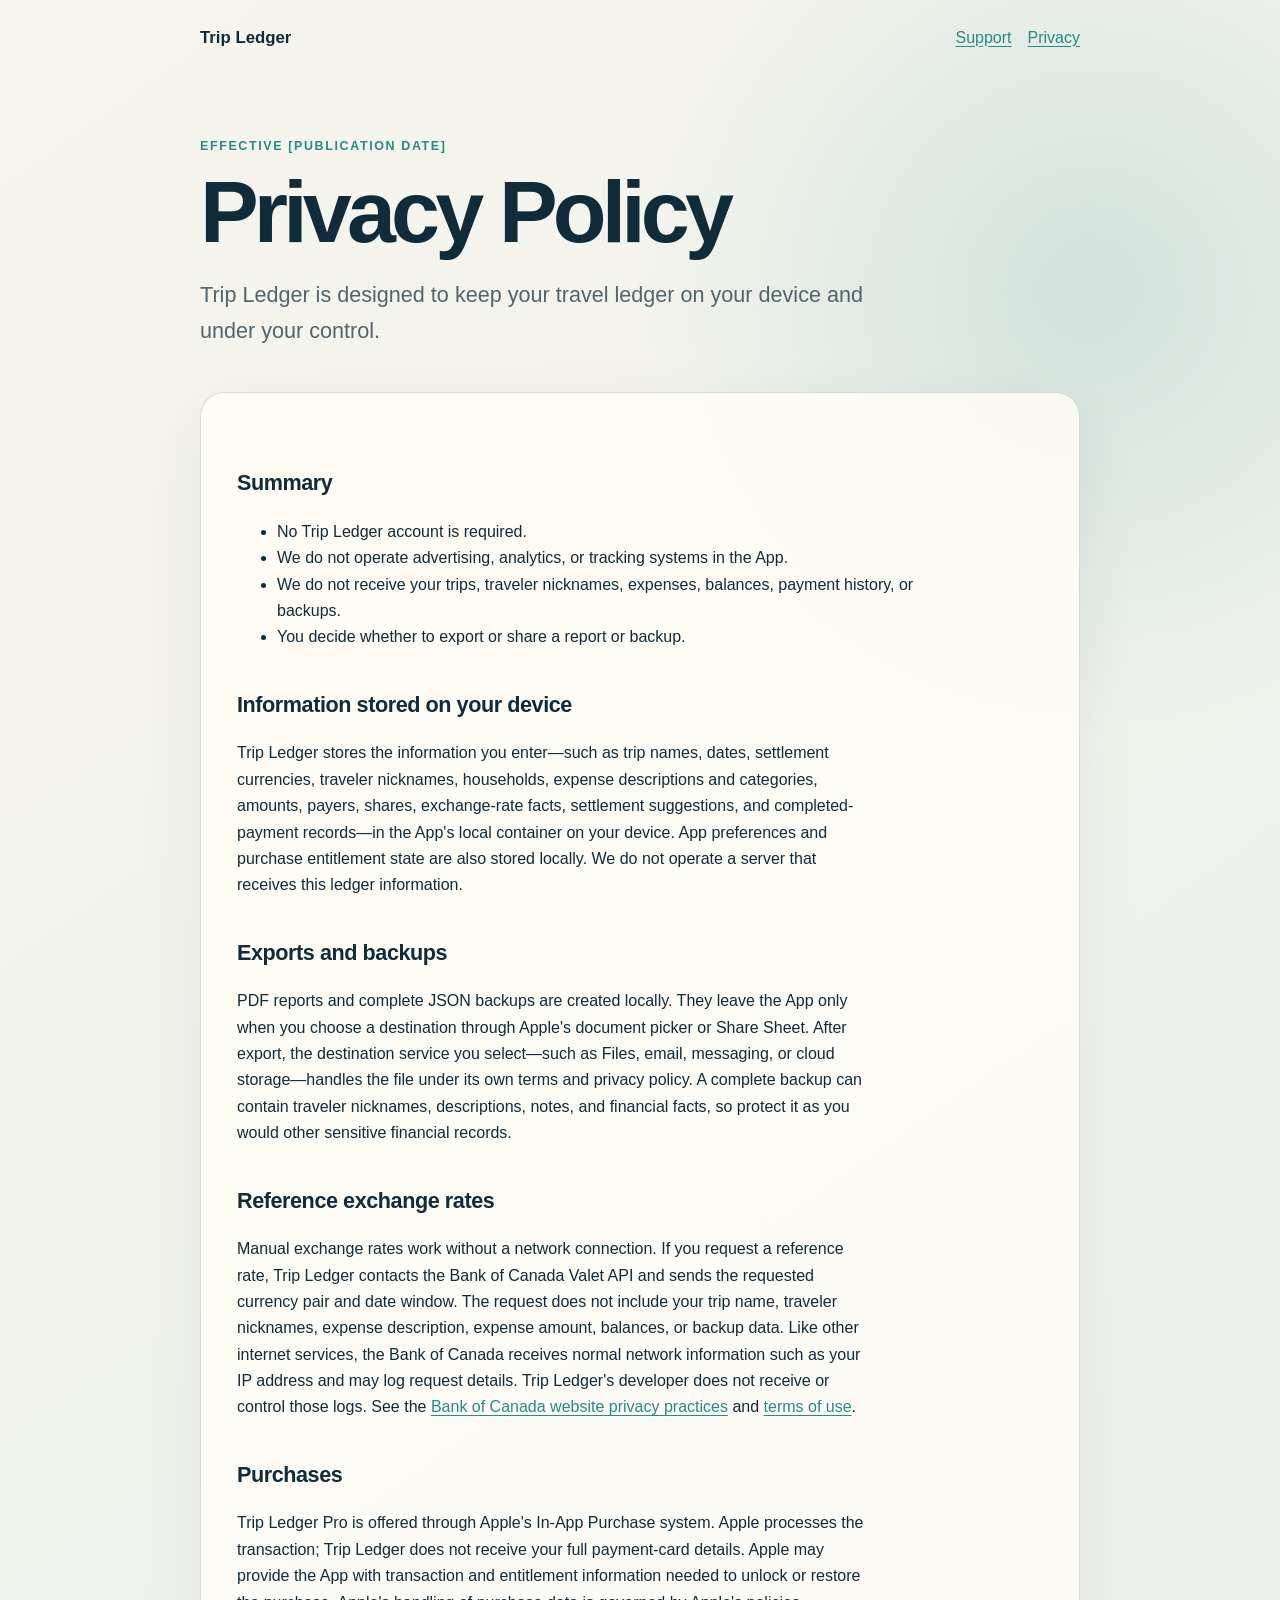
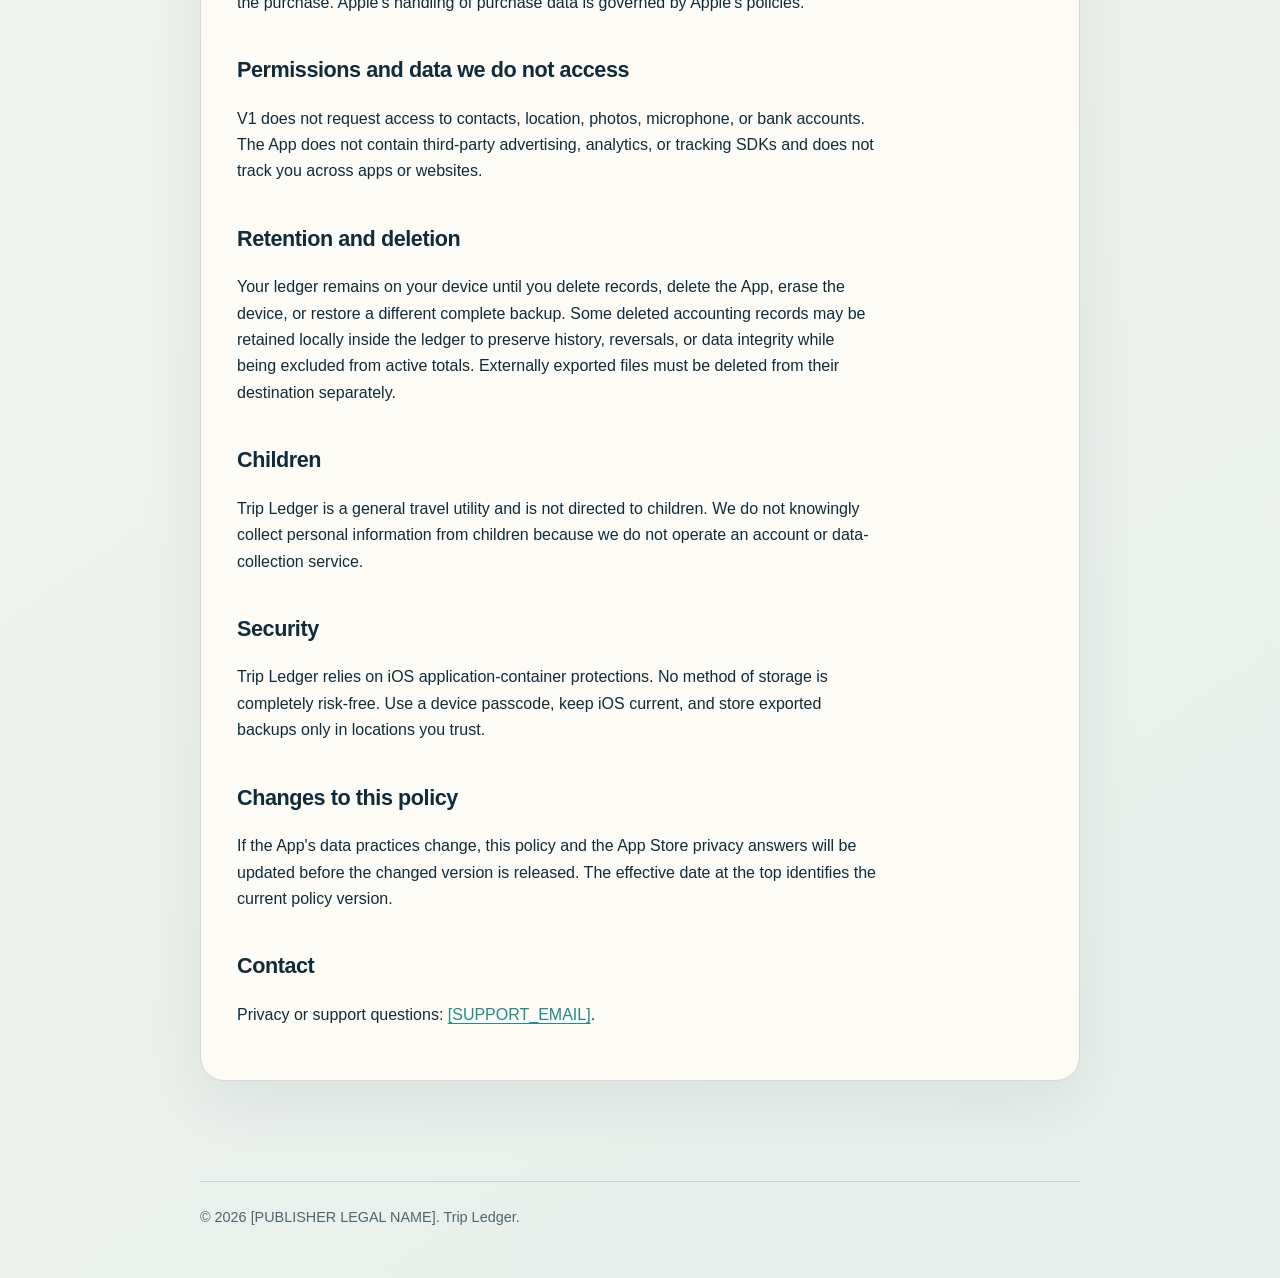
==== privacy.html @ 85146a58 "Draft Trip Ledger support and privacy site" ====
<!doctype html>
<html lang="en">
  <head>
    <meta charset="utf-8" />
    <meta name="viewport" content="width=device-width, initial-scale=1" />
    <meta name="description" content="Trip Ledger Privacy Policy." />
    <title>Privacy Policy — Trip Ledger</title>
    <link rel="stylesheet" href="styles.css" />
  </head>
  <body>
    <header class="shell">
      <nav aria-label="Primary">
        <a class="brand" href="index.html">Trip Ledger</a>
        <div class="nav-links">
          <a href="support.html">Support</a>
          <a aria-current="page" href="privacy.html">Privacy</a>
        </div>
      </nav>
    </header>
    <main class="shell">
      <section class="hero">
        <p class="eyebrow">Effective [PUBLICATION DATE]</p>
        <h1>Privacy Policy</h1>
        <p class="lede">Trip Ledger is designed to keep your travel ledger on your device and under your control.</p>
      </section>

      <article class="card">
        <h2>Summary</h2>
        <ul>
          <li>No Trip Ledger account is required.</li>
          <li>We do not operate advertising, analytics, or tracking systems in the App.</li>
          <li>We do not receive your trips, traveler nicknames, expenses, balances, payment history, or backups.</li>
          <li>You decide whether to export or share a report or backup.</li>
        </ul>

        <h2>Information stored on your device</h2>
        <p>
          Trip Ledger stores the information you enter—such as trip names, dates, settlement currencies,
          traveler nicknames, households, expense descriptions and categories, amounts, payers, shares,
          exchange-rate facts, settlement suggestions, and completed-payment records—in the App's local
          container on your device. App preferences and purchase entitlement state are also stored locally.
          We do not operate a server that receives this ledger information.
        </p>

        <h2>Exports and backups</h2>
        <p>
          PDF reports and complete JSON backups are created locally. They leave the App only when you choose
          a destination through Apple's document picker or Share Sheet. After export, the destination service
          you select—such as Files, email, messaging, or cloud storage—handles the file under its own terms and
          privacy policy. A complete backup can contain traveler nicknames, descriptions, notes, and financial
          facts, so protect it as you would other sensitive financial records.
        </p>

        <h2>Reference exchange rates</h2>
        <p>
          Manual exchange rates work without a network connection. If you request a reference rate, Trip Ledger
          contacts the Bank of Canada Valet API and sends the requested currency pair and date window. The request
          does not include your trip name, traveler nicknames, expense description, expense amount, balances, or
          backup data. Like other internet services, the Bank of Canada receives normal network information such
          as your IP address and may log request details. Trip Ledger's developer does not receive or control those
          logs. See the
          <a href="https://www.bankofcanada.ca/privacy/website-privacy-practices/">Bank of Canada website privacy practices</a>
          and <a href="https://www.bankofcanada.ca/terms/">terms of use</a>.
        </p>

        <h2>Purchases</h2>
        <p>
          Trip Ledger Pro is offered through Apple's In-App Purchase system. Apple processes the transaction;
          Trip Ledger does not receive your full payment-card details. Apple may provide the App with transaction
          and entitlement information needed to unlock or restore the purchase. Apple's handling of purchase data
          is governed by Apple's policies.
        </p>

        <h2>Permissions and data we do not access</h2>
        <p>
          V1 does not request access to contacts, location, photos, microphone, or bank accounts. The App does not
          contain third-party advertising, analytics, or tracking SDKs and does not track you across apps or websites.
        </p>

        <h2>Retention and deletion</h2>
        <p>
          Your ledger remains on your device until you delete records, delete the App, erase the device, or restore
          a different complete backup. Some deleted accounting records may be retained locally inside the ledger to
          preserve history, reversals, or data integrity while being excluded from active totals. Externally exported
          files must be deleted from their destination separately.
        </p>

        <h2>Children</h2>
        <p>
          Trip Ledger is a general travel utility and is not directed to children. We do not knowingly collect
          personal information from children because we do not operate an account or data-collection service.
        </p>

        <h2>Security</h2>
        <p>
          Trip Ledger relies on iOS application-container protections. No method of storage is completely risk-free.
          Use a device passcode, keep iOS current, and store exported backups only in locations you trust.
        </p>

        <h2>Changes to this policy</h2>
        <p>
          If the App's data practices change, this policy and the App Store privacy answers will be updated before
          the changed version is released. The effective date at the top identifies the current policy version.
        </p>

        <h2>Contact</h2>
        <p>Privacy or support questions: <a href="mailto:[SUPPORT_EMAIL]">[SUPPORT_EMAIL]</a>.</p>
      </article>
    </main>
    <footer class="shell">© 2026 <span data-publisher>[PUBLISHER LEGAL NAME]</span>. Trip Ledger.</footer>
  </body>
</html>
---- styles.css ----
:root {
  color-scheme: light dark;
  --ink: #102b3a;
  --muted: #50656e;
  --paper: #f7f5ed;
  --wash: #e7efec;
  --accent: #238b88;
  --line: rgba(16, 43, 58, 0.16);
  --card: rgba(255, 253, 246, 0.86);
}

* {
  box-sizing: border-box;
}

body {
  margin: 0;
  color: var(--ink);
  background:
    radial-gradient(circle at 85% 10%, rgba(35, 139, 136, 0.16), transparent 28rem),
    linear-gradient(145deg, var(--paper), var(--wash));
  font-family: -apple-system, BlinkMacSystemFont, "Segoe UI", sans-serif;
  line-height: 1.65;
}

a {
  color: var(--accent);
  text-underline-offset: 0.18em;
}

.shell {
  width: min(880px, calc(100% - 2rem));
  margin: 0 auto;
}

header {
  padding: 1.5rem 0 0;
}

nav {
  display: flex;
  align-items: center;
  justify-content: space-between;
  gap: 1rem;
}

.brand {
  color: var(--ink);
  font-size: 1.05rem;
  font-weight: 750;
  text-decoration: none;
}

.nav-links {
  display: flex;
  gap: 1rem;
}

main {
  padding: 4.5rem 0 5rem;
}

.hero {
  max-width: 720px;
  margin-bottom: 2.75rem;
}

.eyebrow {
  color: var(--accent);
  font-size: 0.78rem;
  font-weight: 800;
  letter-spacing: 0.13em;
  text-transform: uppercase;
}

h1 {
  max-width: 760px;
  margin: 0.35rem 0 1rem;
  font-size: clamp(2.5rem, 8vw, 5.5rem);
  letter-spacing: -0.055em;
  line-height: 0.98;
}

h2 {
  margin-top: 2.25rem;
  font-size: 1.35rem;
  letter-spacing: -0.02em;
}

h3 {
  margin-top: 1.75rem;
  font-size: 1.05rem;
}

p,
li {
  max-width: 72ch;
}

.lede {
  color: var(--muted);
  font-size: clamp(1.08rem, 2.5vw, 1.35rem);
}

.card {
  margin: 1.25rem 0;
  padding: clamp(1.25rem, 4vw, 2.25rem);
  border: 1px solid var(--line);
  border-radius: 1.5rem;
  background: var(--card);
  box-shadow: 0 1.4rem 4rem rgba(16, 43, 58, 0.07);
}

.grid {
  display: grid;
  grid-template-columns: repeat(auto-fit, minmax(230px, 1fr));
  gap: 1rem;
}

.grid .card {
  margin: 0;
}

.button {
  display: inline-block;
  margin-top: 0.5rem;
  padding: 0.75rem 1rem;
  border-radius: 999px;
  color: white;
  background: var(--accent);
  font-weight: 750;
  text-decoration: none;
}

.note {
  padding-left: 1rem;
  border-left: 3px solid var(--accent);
  color: var(--muted);
}

footer {
  padding: 1.5rem 0 3rem;
  border-top: 1px solid var(--line);
  color: var(--muted);
  font-size: 0.9rem;
}

@media (prefers-color-scheme: dark) {
  :root {
    --ink: #edf6f3;
    --muted: #b6c7c7;
    --paper: #071418;
    --wash: #10242a;
    --accent: #55c8c4;
    --line: rgba(237, 246, 243, 0.15);
    --card: rgba(18, 38, 43, 0.88);
  }
}
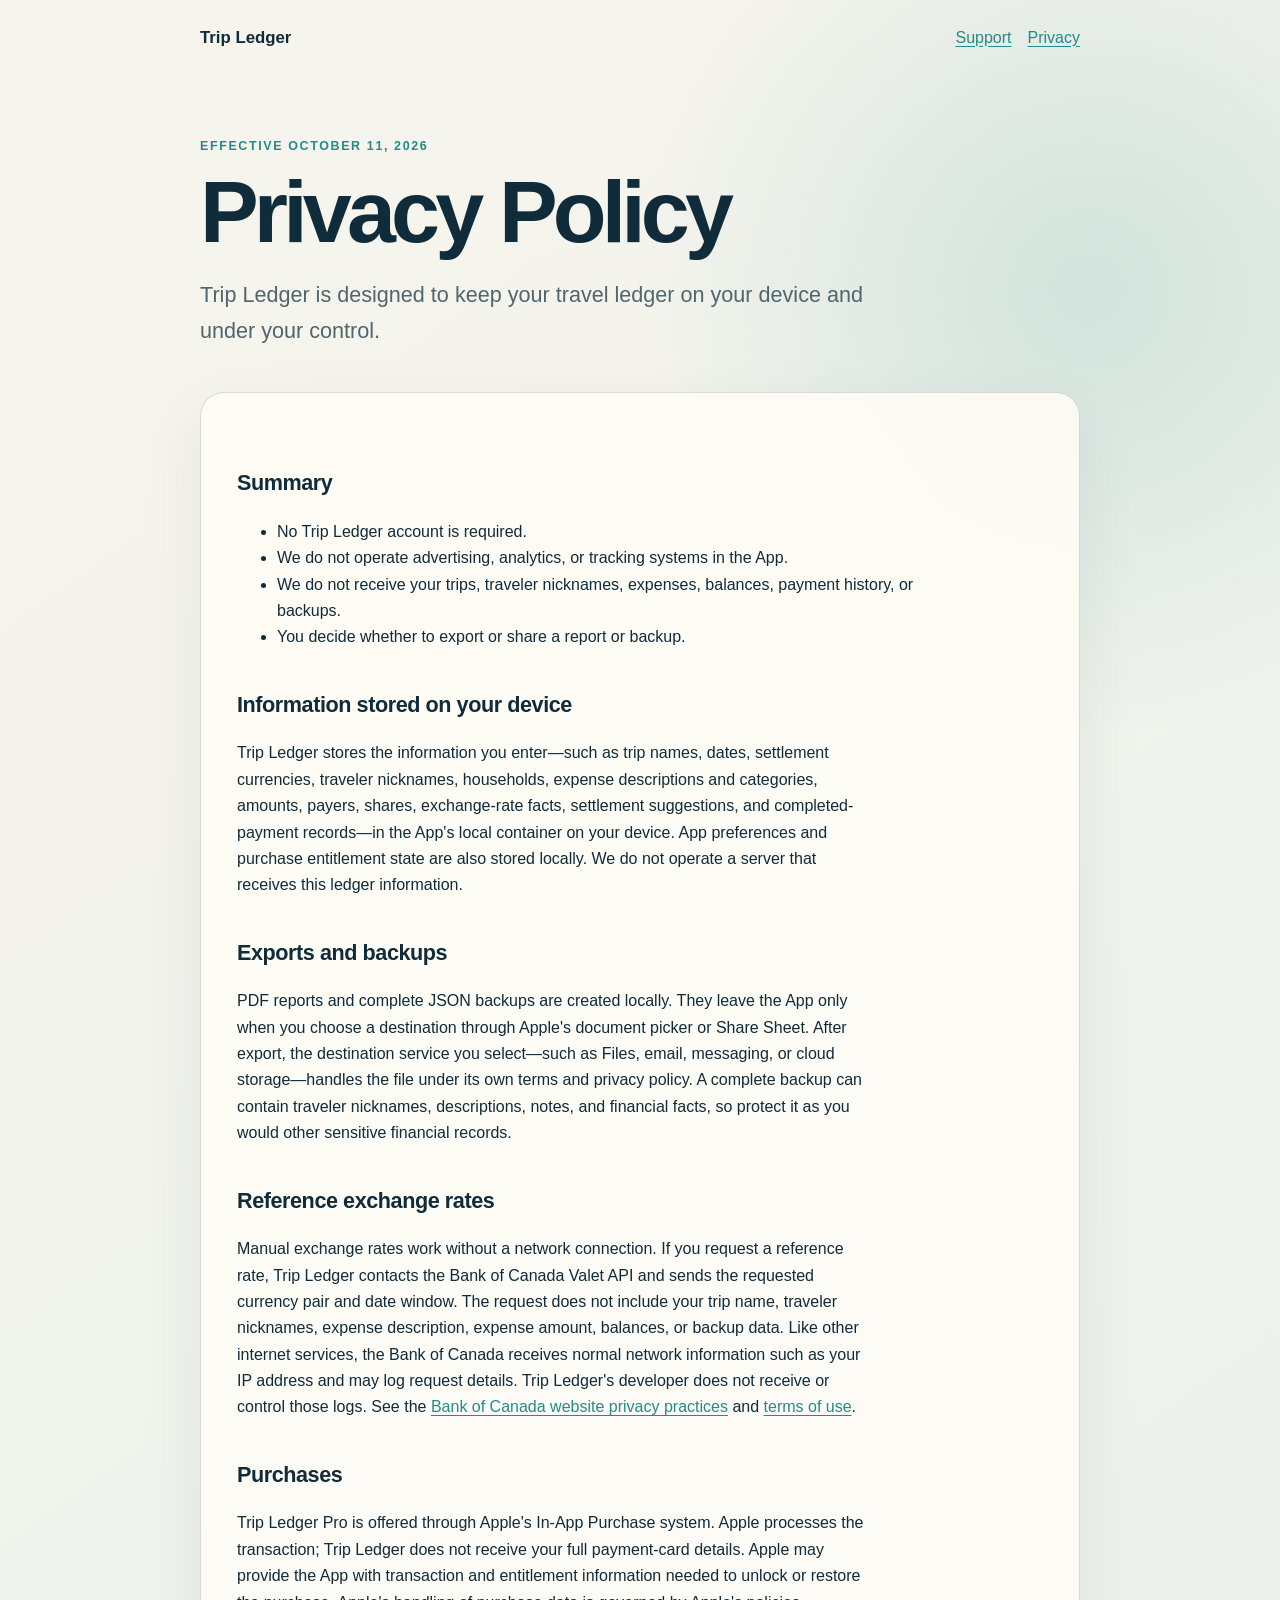
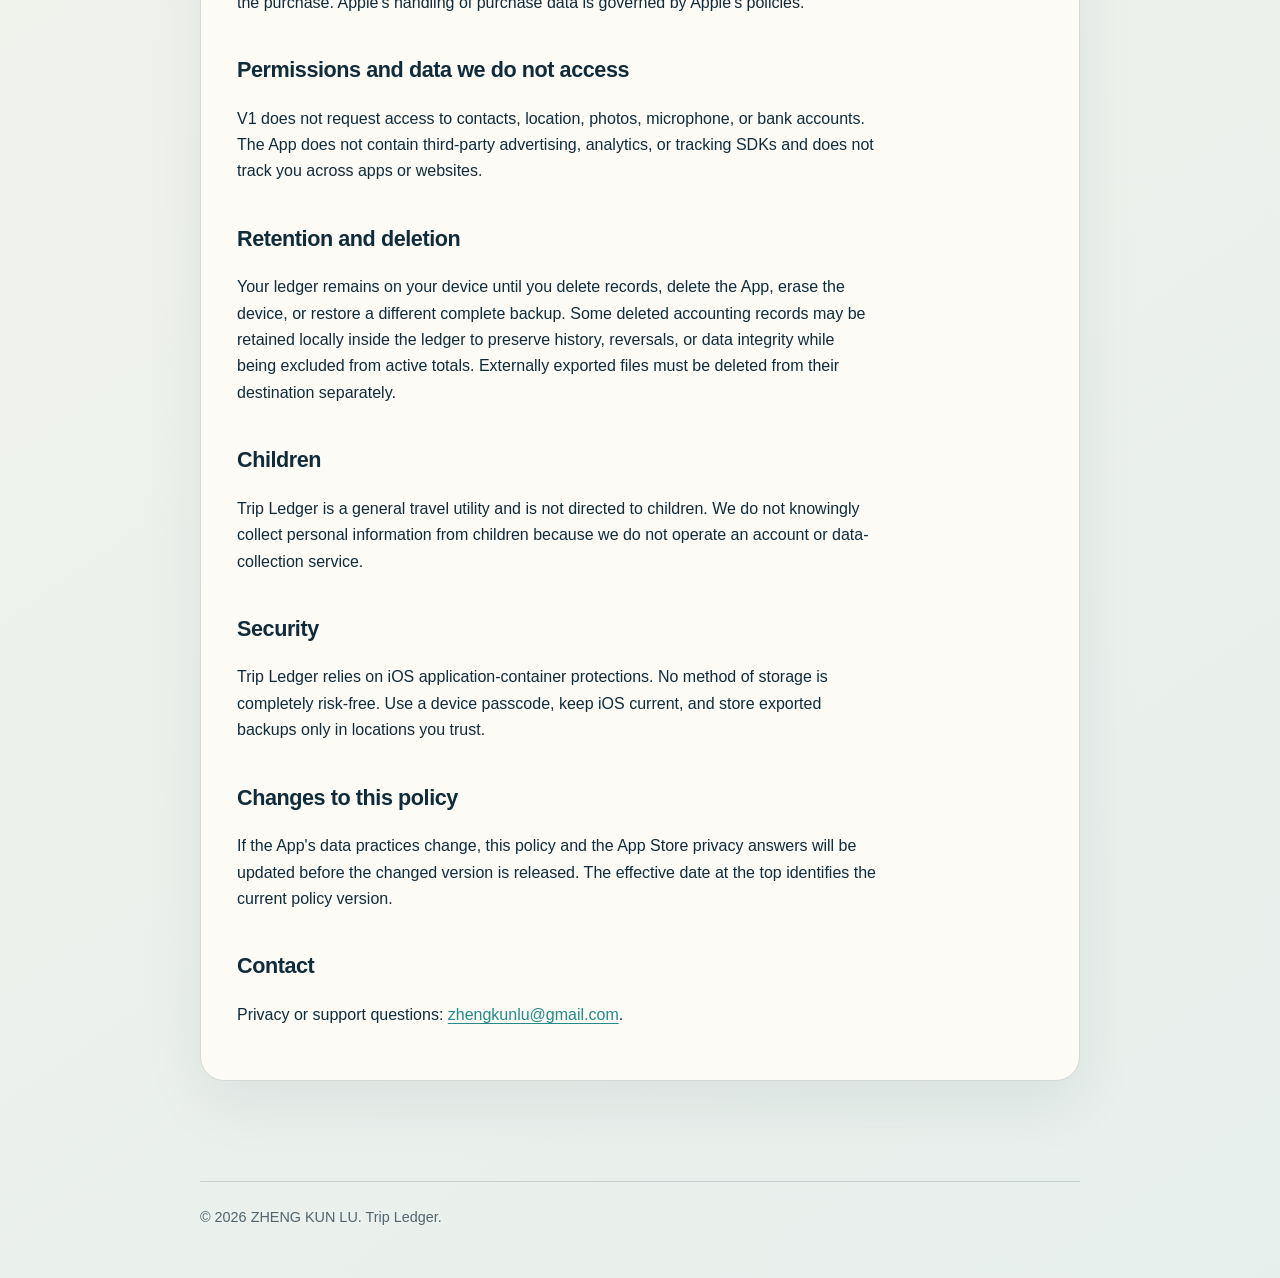
==== commit fb0a6679: "Set Trip Ledger publisher contact details" ====
--- a/privacy.html
+++ b/privacy.html
@@ -19,7 +19,7 @@
     </header>
     <main class="shell">
       <section class="hero">
-        <p class="eyebrow">Effective [PUBLICATION DATE]</p>
+        <p class="eyebrow">Effective October 11, 2026</p>
         <h1>Privacy Policy</h1>
         <p class="lede">Trip Ledger is designed to keep your travel ledger on your device and under your control.</p>
       </section>
@@ -104,10 +104,9 @@
         </p>
 
         <h2>Contact</h2>
-        <p>Privacy or support questions: <a href="mailto:[SUPPORT_EMAIL]">[SUPPORT_EMAIL]</a>.</p>
+        <p>Privacy or support questions: <a href="mailto:zhengkunlu@gmail.com">zhengkunlu@gmail.com</a>.</p>
       </article>
     </main>
-    <footer class="shell">© 2026 <span data-publisher>[PUBLISHER LEGAL NAME]</span>. Trip Ledger.</footer>
+    <footer class="shell">© 2026 <span data-publisher>ZHENG KUN LU</span>. Trip Ledger.</footer>
   </body>
 </html>
-
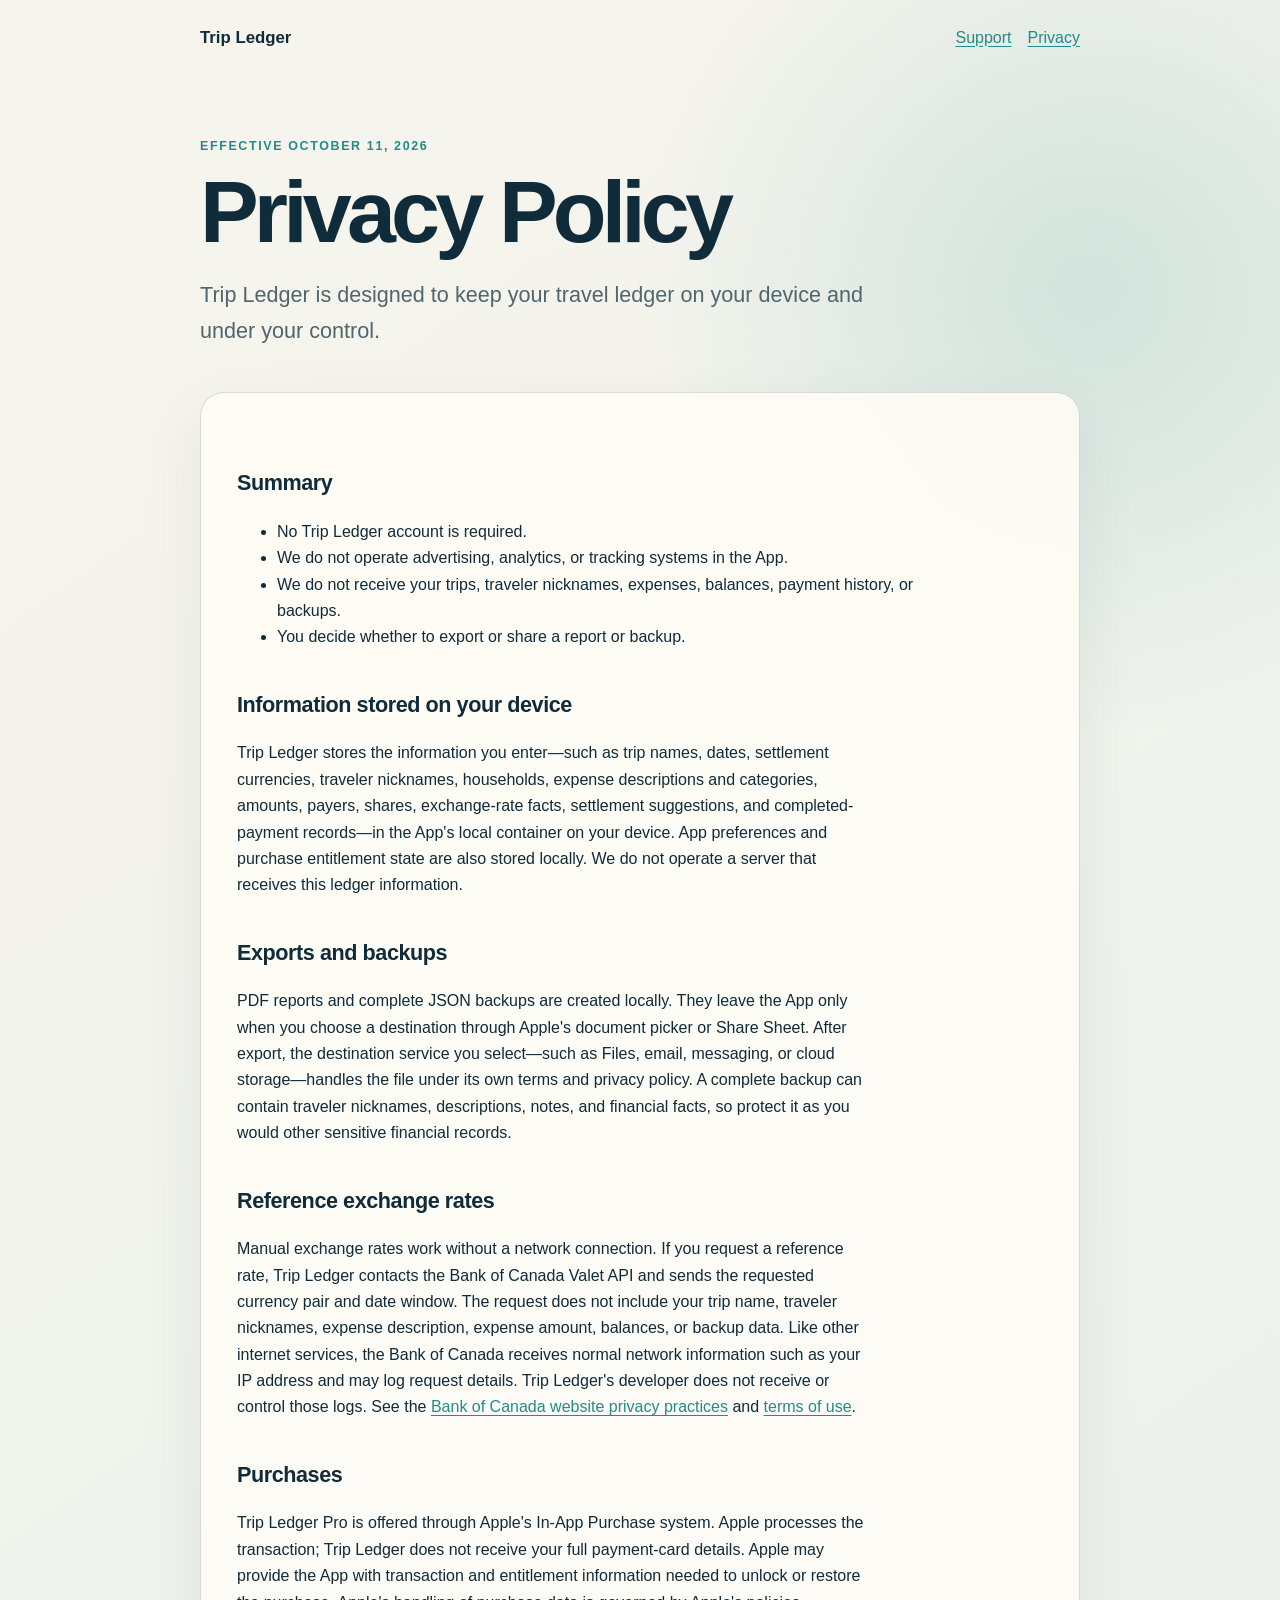
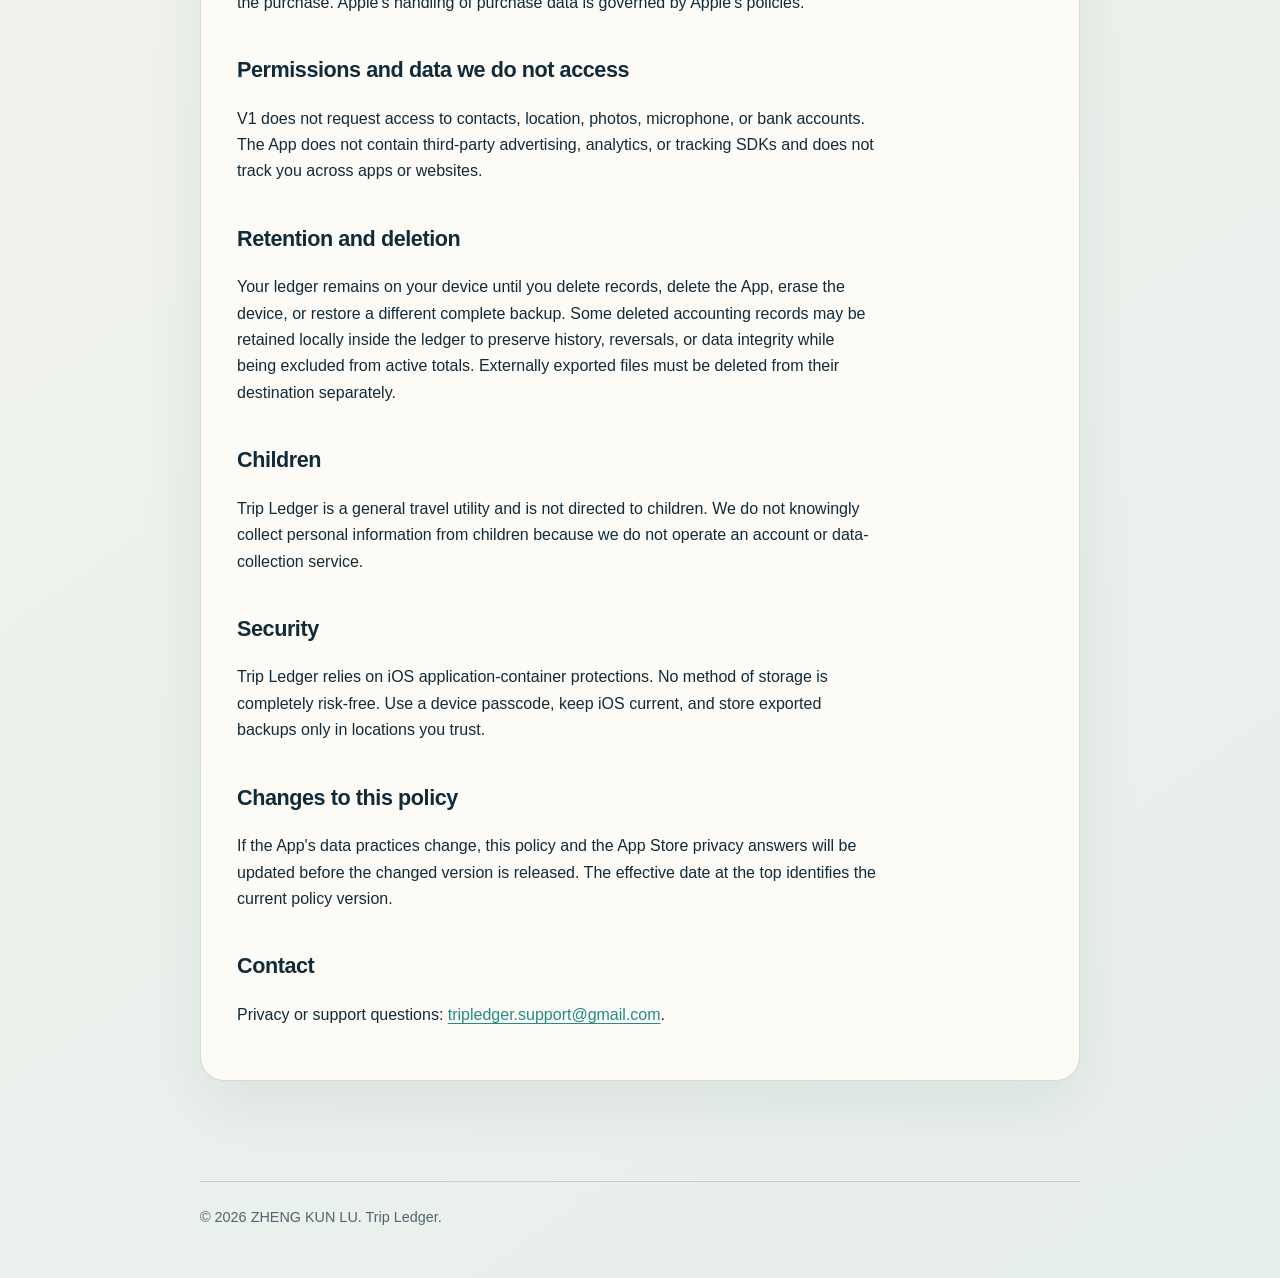
==== commit b190c06c: "Use dedicated Trip Ledger support email" ====
--- a/privacy.html
+++ b/privacy.html
@@ -104,7 +104,7 @@
         </p>
 
         <h2>Contact</h2>
-        <p>Privacy or support questions: <a href="mailto:zhengkunlu@gmail.com">zhengkunlu@gmail.com</a>.</p>
+        <p>Privacy or support questions: <a href="mailto:tripledger.support@gmail.com">tripledger.support@gmail.com</a>.</p>
       </article>
     </main>
     <footer class="shell">© 2026 <span data-publisher>ZHENG KUN LU</span>. Trip Ledger.</footer>
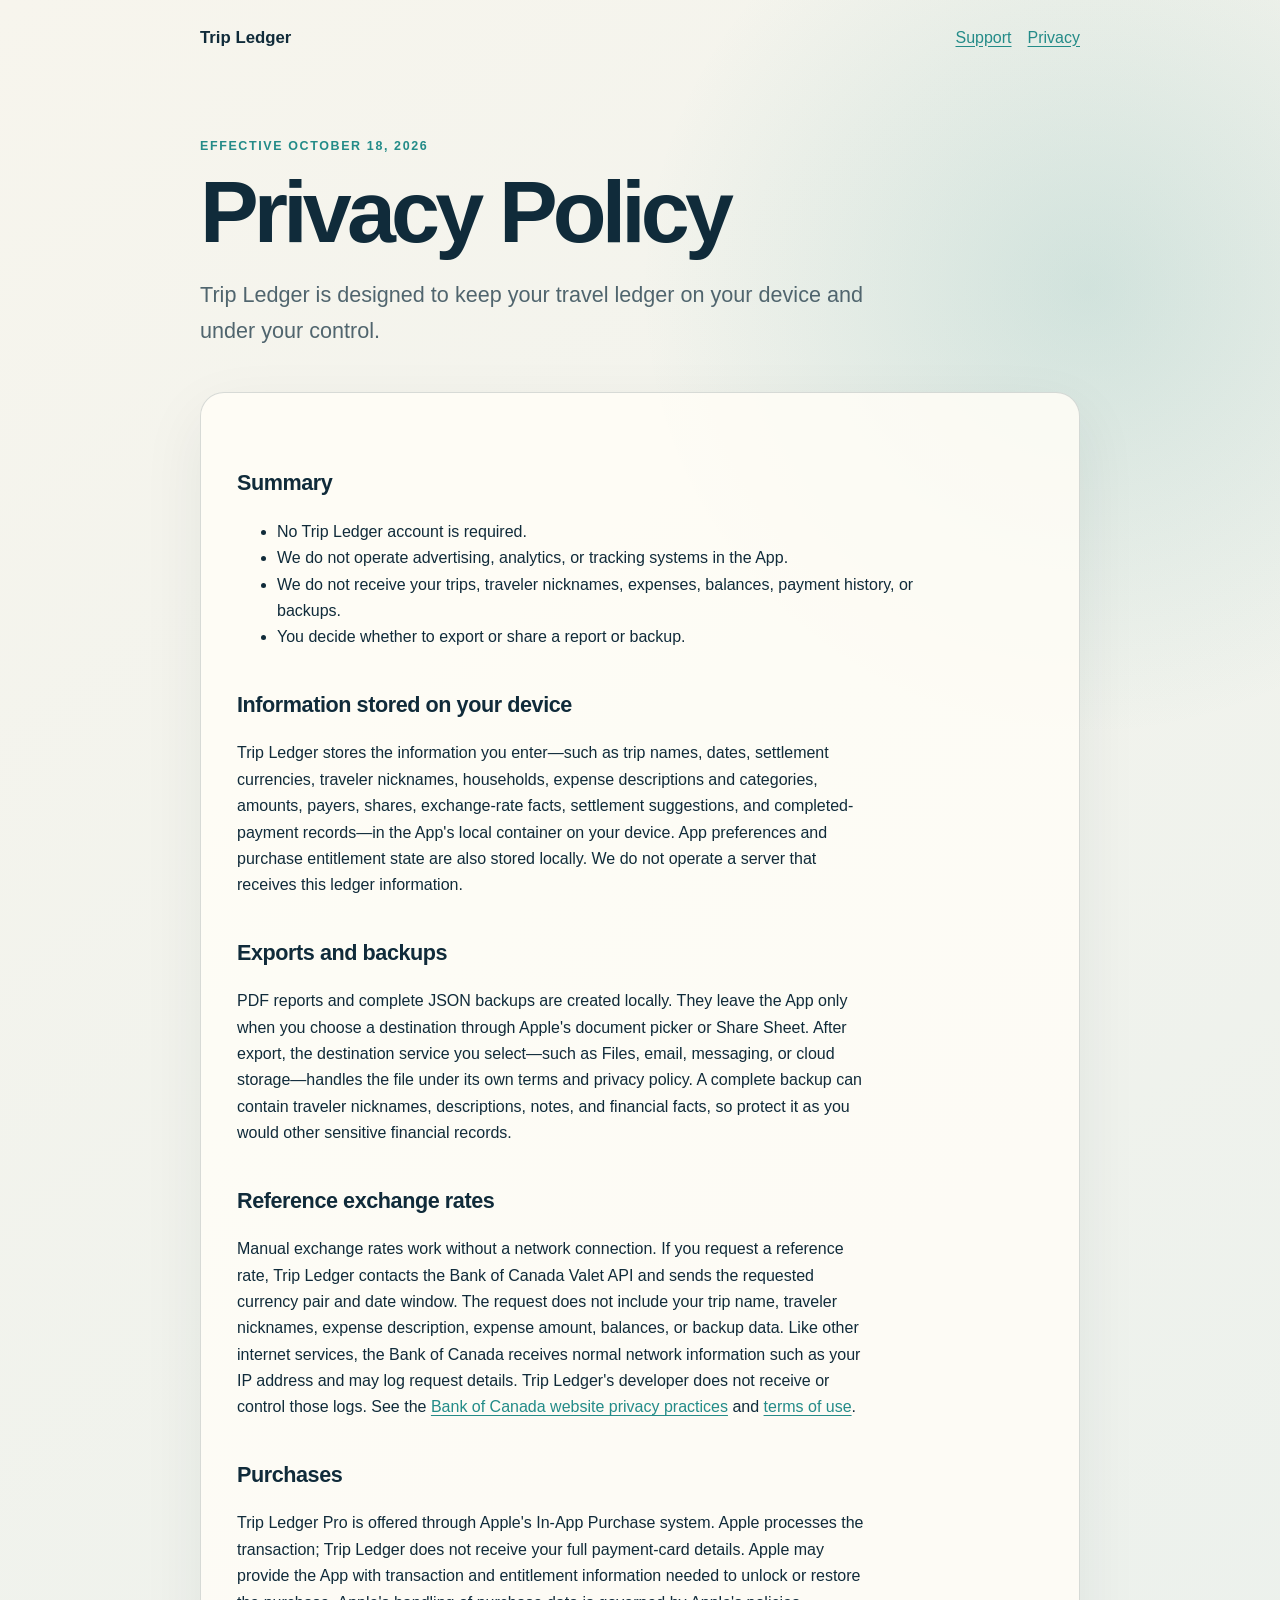
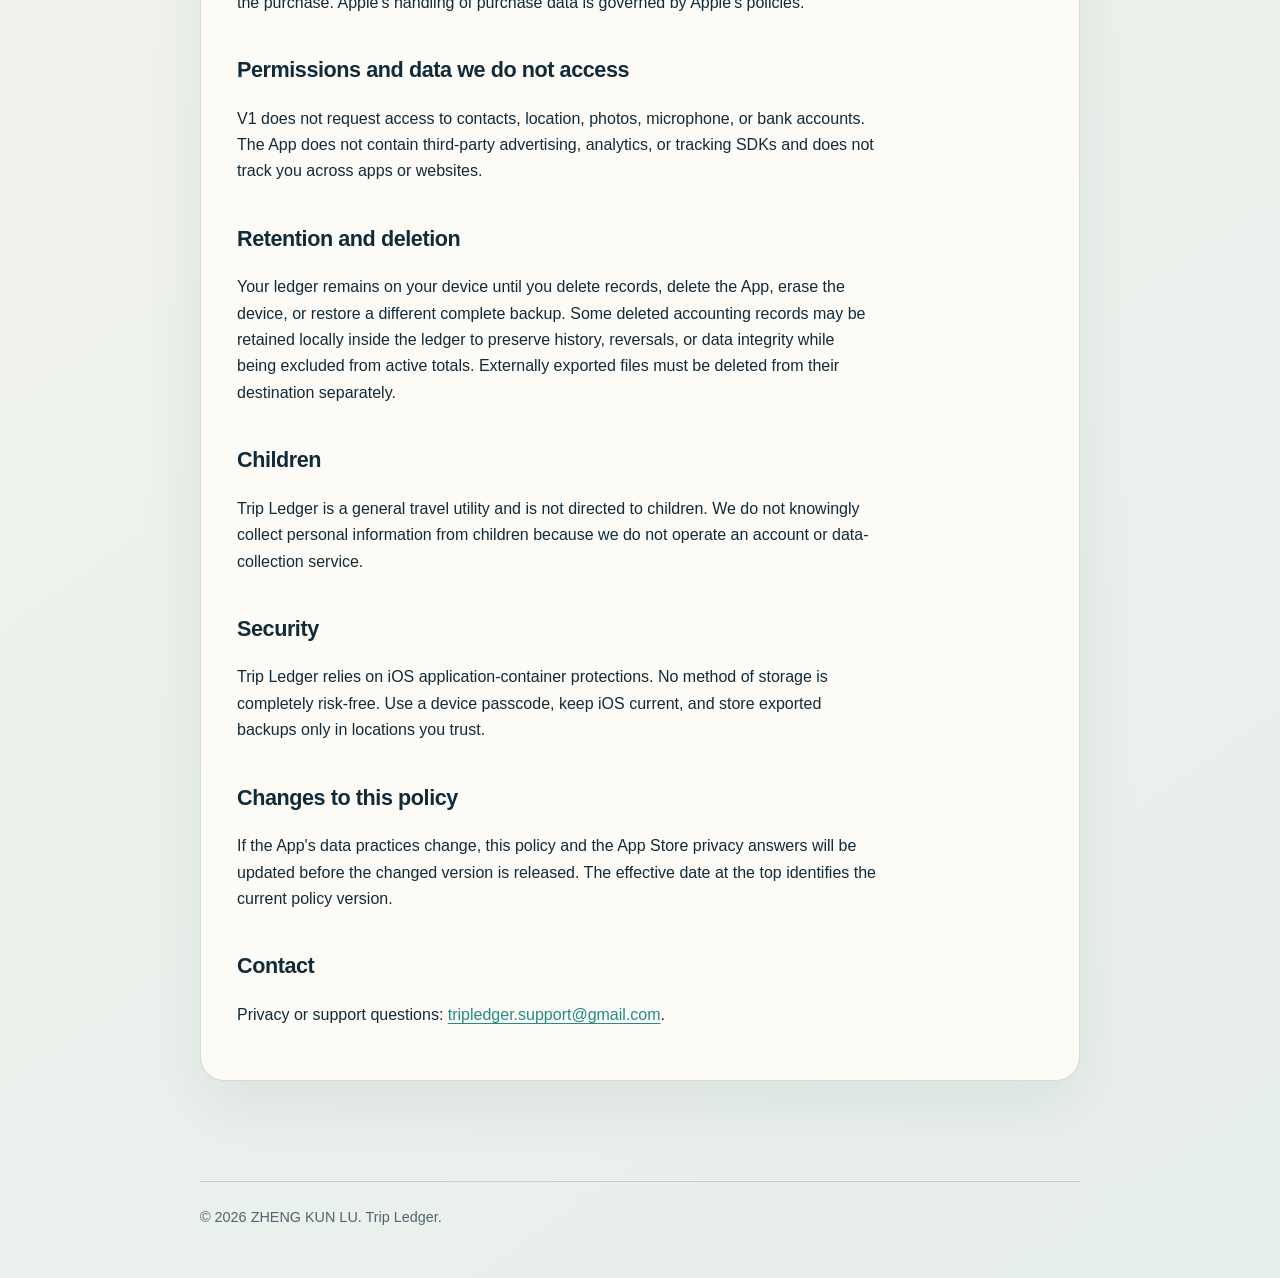
==== commit 45e3dca7: "Set release site publication date" ====
--- a/privacy.html
+++ b/privacy.html
@@ -19,7 +19,7 @@
     </header>
     <main class="shell">
       <section class="hero">
-        <p class="eyebrow">Effective October 11, 2026</p>
+        <p class="eyebrow">Effective October 18, 2026</p>
         <h1>Privacy Policy</h1>
         <p class="lede">Trip Ledger is designed to keep your travel ledger on your device and under your control.</p>
       </section>
